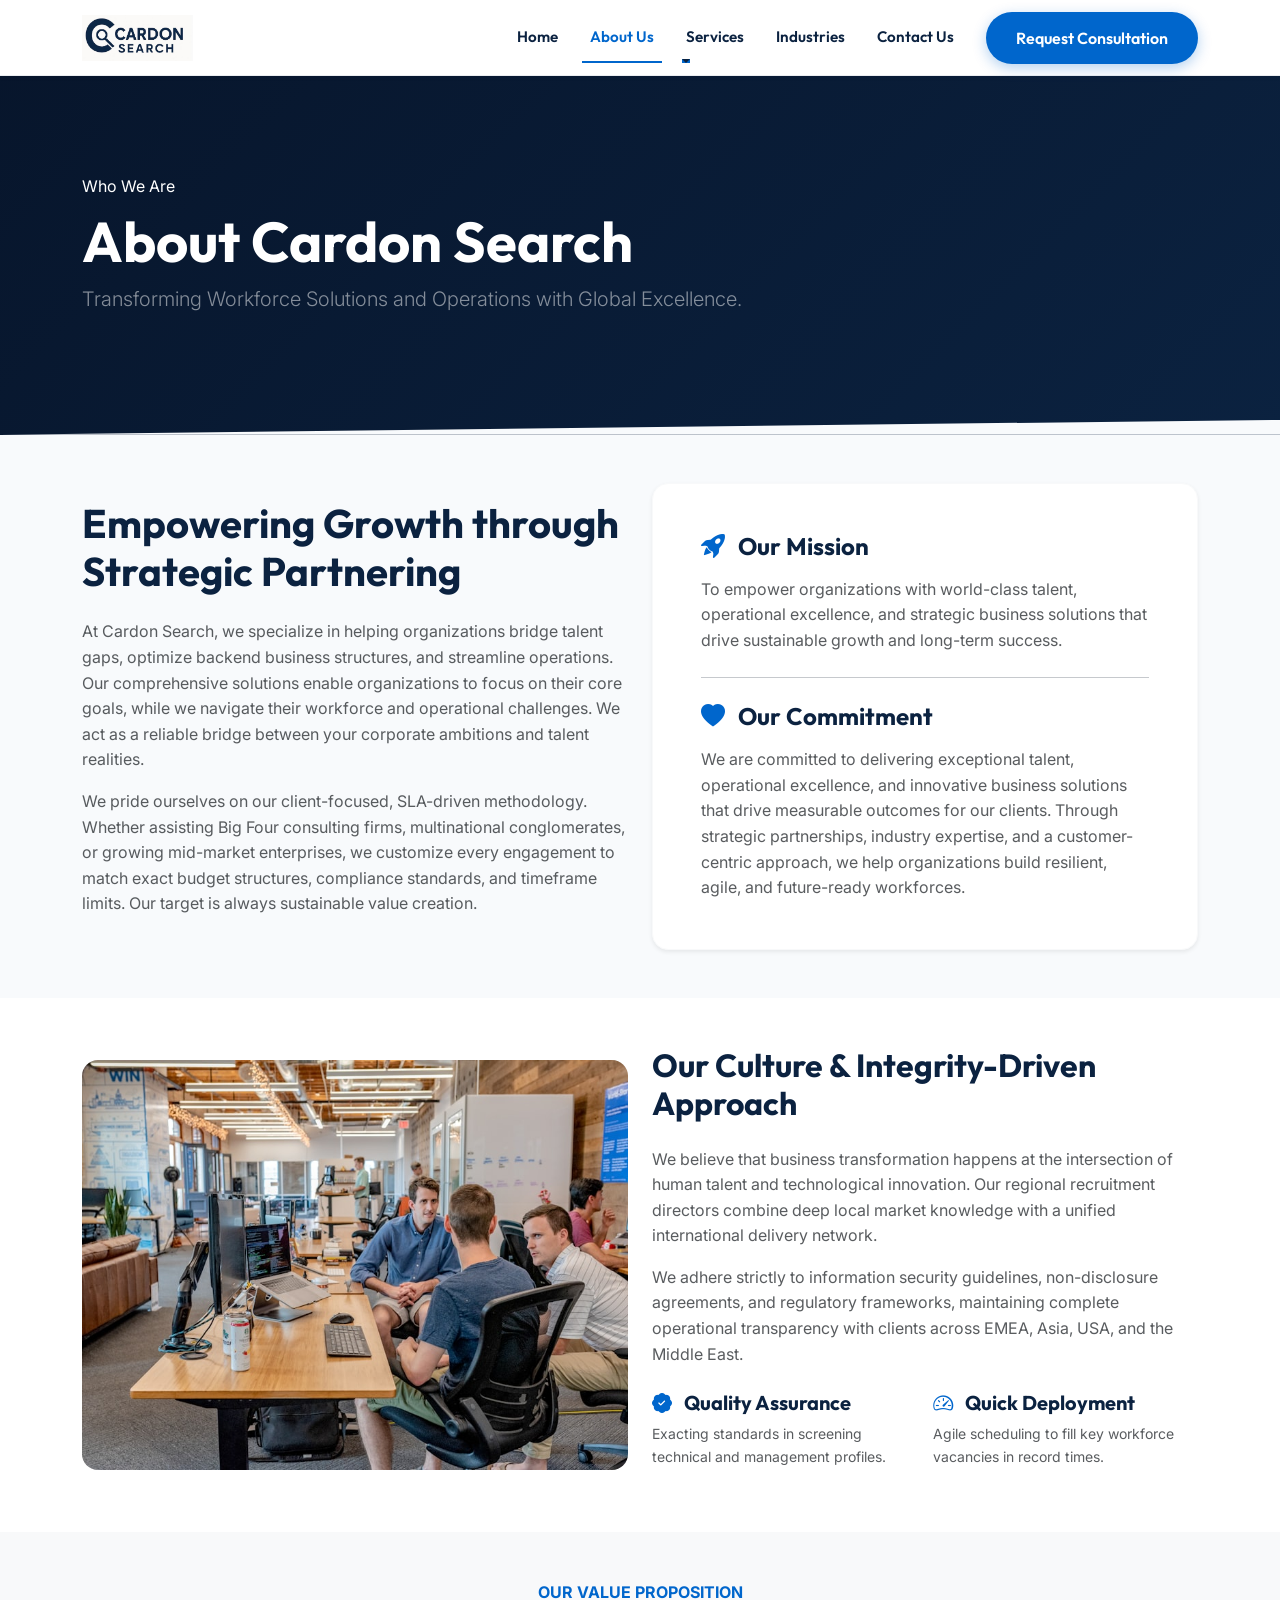
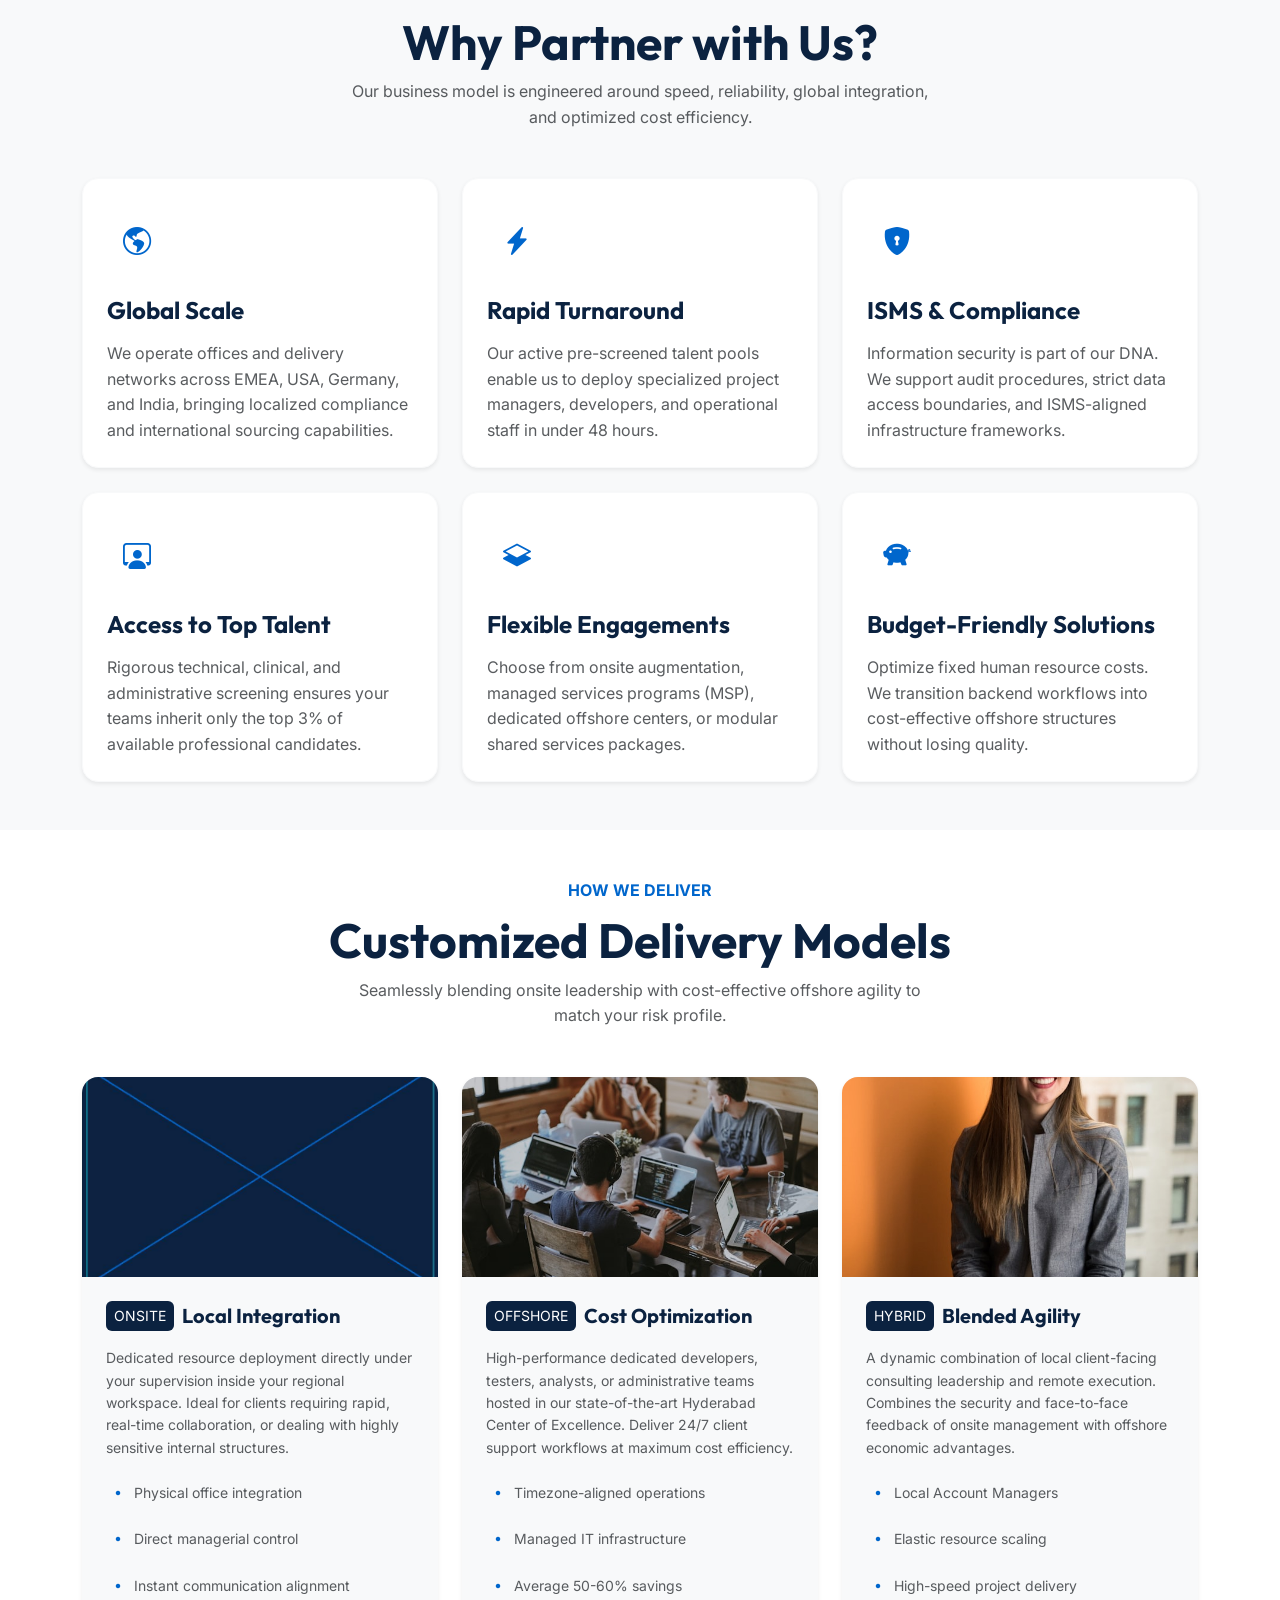
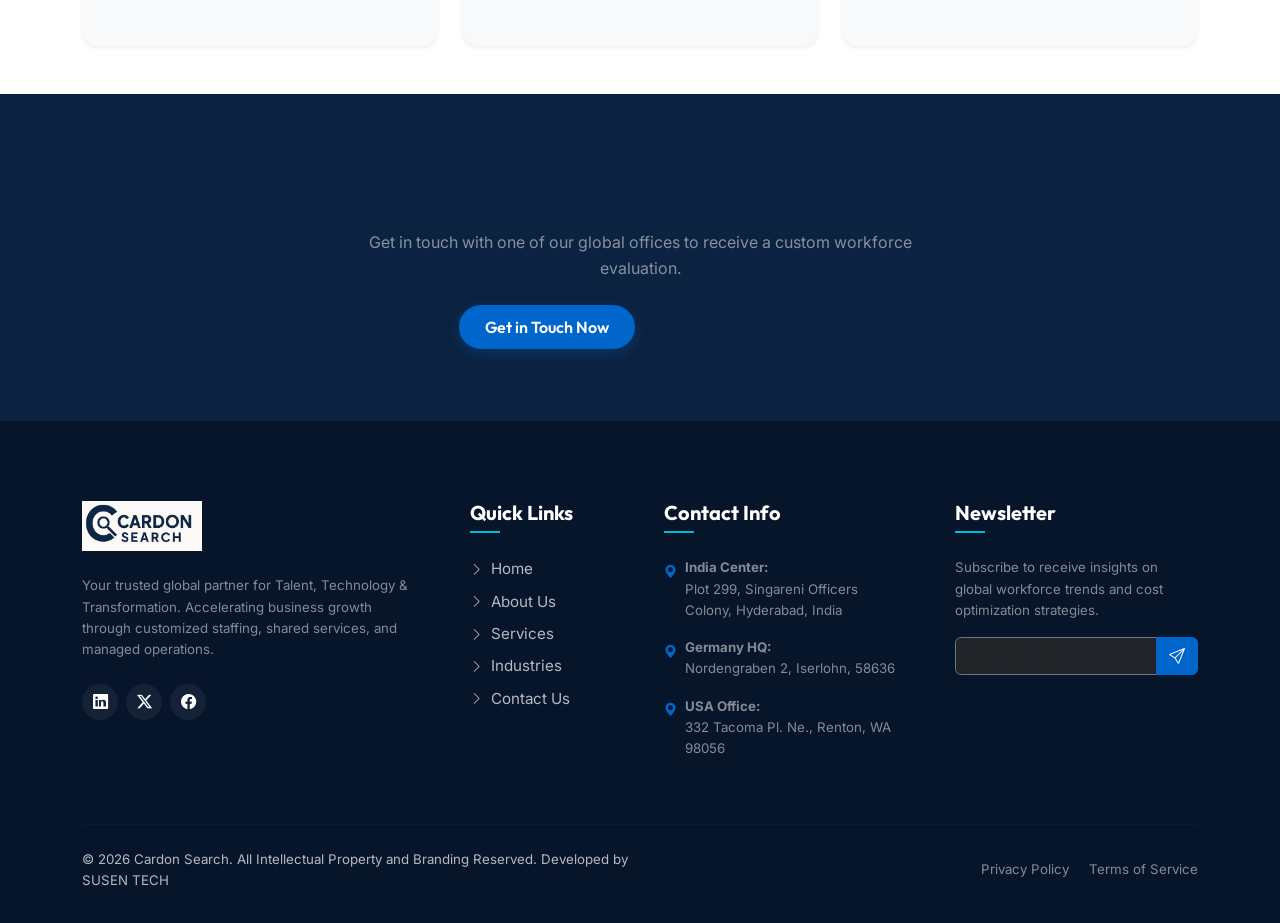
==== cardonsearch/about.html @ 31c61a52 "Add files via upload" ====
<!DOCTYPE html>
<html lang="en">
<head>
    <meta charset="UTF-8">
    <meta name="viewport" content="width=device-width, initial-scale=1.0">
    <title>About Us | Cardon Search</title>
    <meta name="description" content="Learn about Cardon Search's mission, core values, commitment to operational excellence, and our global capabilities across EMEA, USA, India, and Germany.">
    <!-- Bootstrap 5 CSS -->
    <link href="https://cdn.jsdelivr.net/npm/bootstrap@5.3.0/dist/css/bootstrap.min.css" rel="stylesheet">
    <!-- Bootstrap Icons -->
    <link href="https://cdn.jsdelivr.net/npm/bootstrap-icons@1.11.3/font/bootstrap-icons.css" rel="stylesheet">
    <!-- Custom CSS -->
    <link href="assets/css/style.css" rel="stylesheet">
</head>
<body>

    <!-- Header Navigation -->
    <nav class="navbar navbar-expand-lg navbar-dark navbar-custom fixed-top">
        <div class="container">
            <a class="navbar-brand" href="index.html">
                <img src="assets/images/logo.jpg" alt="Cardon Search Logo">
            </a>
            <button class="navbar-toggler navbar-toggler-custom" type="button" data-bs-toggle="collapse" data-bs-target="#navbarContent" aria-controls="navbarContent" aria-expanded="false" aria-label="Toggle navigation">
                <i class="bi bi-list"></i>
            </button>
            <div class="collapse navbar-collapse" id="navbarContent">
                <ul class="navbar-nav ms-auto mb-2 mb-lg-0 align-items-center">
                    <li class="nav-item"><a class="nav-link" href="index.html">Home</a></li>
                    <li class="nav-item"><a class="nav-link active" href="about.html">About Us</a></li>
                    <li class="nav-item dropdown">
                        <a class="nav-link dropdown-toggle" href="#" id="servicesDropdown" role="button" data-bs-toggle="dropdown" aria-expanded="false">
                            Services
                        </a>
                        <ul class="dropdown-menu border-0 shadow-sm" aria-labelledby="servicesDropdown">
                            <li><a class="dropdown-item py-2 px-3 text-navy small fw-semibold" href="services.html">Services Overview</a></li>
                            <li><hr class="dropdown-divider opacity-10"></li>
                            <li><a class="dropdown-item py-2 px-3 text-navy" href="service-staffing.html">IT Staff Augmentation</a></li>
                            <li><a class="dropdown-item py-2 px-3 text-navy" href="service-shared.html">Shared Services Solutions</a></li>
                            <li><a class="dropdown-item py-2 px-3 text-navy" href="service-managed.html">Managed Services</a></li>
                            <li><a class="dropdown-item py-2 px-3 text-navy" href="service-compliance.html">Audit, Compliance & ISMS</a></li>
                        </ul>
                    </li>
                    <li class="nav-item"><a class="nav-link" href="industries.html">Industries</a></li>
                    <li class="nav-item"><a class="nav-link" href="contact.html">Contact Us</a></li>
                    <li class="nav-item ms-lg-3 mt-2 mt-lg-0">
                        <a class="btn btn-primary-custom" href="contact.html">Request Consultation</a>
                    </li>
                </ul>
            </div>
        </div>
    </nav>

    <!-- Page Banner -->
    <section class="page-banner">
        <div class="container text-center text-lg-start py-4">
            <div class="badge-tech mb-2">Who We Are</div>
            <h1 class="display-4 fw-bold text-white">About Cardon Search</h1>
            <p class="lead text-white-50">Transforming Workforce Solutions and Operations with Global Excellence.</p>
        </div>
    </section>

    <!-- Company Overview -->
    <section class="py-5">
        <div class="container">
            <div class="row align-items-center">
                <div class="col-lg-6 scroll-animate">
                    <h2 class="h1 text-navy fw-bold mb-4">Empowering Growth through Strategic Partnering</h2>
                    <p class="text-muted leading-relaxed">
                        At Cardon Search, we specialize in helping organizations bridge talent gaps, optimize backend business structures, and streamline operations. Our comprehensive solutions enable organizations to focus on their core goals, while we navigate their workforce and operational challenges. We act as a reliable bridge between your corporate ambitions and talent realities.
                    </p>
                    <p class="text-muted leading-relaxed">
                        We pride ourselves on our client-focused, SLA-driven methodology. Whether assisting Big Four consulting firms, multinational conglomerates, or growing mid-market enterprises, we customize every engagement to match exact budget structures, compliance standards, and timeframe limits. Our target is always sustainable value creation.
                    </p>
                </div>
                <div class="col-lg-6 mt-4 mt-lg-0 scroll-animate">
                    <div class="p-5 bg-white border border-light rounded-4 shadow-sm">
                        <h4 class="text-navy fw-bold mb-3"><i class="bi bi-rocket-takeoff-fill text-accent me-2"></i> Our Mission</h4>
                        <p class="text-muted">
                            To empower organizations with world-class talent, operational excellence, and strategic business solutions that drive sustainable growth and long-term success.
                        </p>
                        <hr class="my-4">
                        <h4 class="text-navy fw-bold mb-3"><i class="bi bi-heart-fill text-accent me-2"></i> Our Commitment</h4>
                        <p class="text-muted mb-0">
                            We are committed to delivering exceptional talent, operational excellence, and innovative business solutions that drive measurable outcomes for our clients. Through strategic partnerships, industry expertise, and a customer-centric approach, we help organizations build resilient, agile, and future-ready workforces.
                        </p>
                    </div>
                </div>
            </div>
        </div>
    </section>

    <!-- Visual Team integration section -->
    <section class="py-5 bg-white">
        <div class="container">
            <div class="row align-items-center flex-lg-row-reverse">
                <div class="col-lg-6 scroll-animate">
                    <h2 class="h2 text-navy fw-bold mb-4">Our Culture & Integrity-Driven Approach</h2>
                    <p class="text-muted">
                        We believe that business transformation happens at the intersection of human talent and technological innovation. Our regional recruitment directors combine deep local market knowledge with a unified international delivery network.
                    </p>
                    <p class="text-muted mb-4">
                        We adhere strictly to information security guidelines, non-disclosure agreements, and regulatory frameworks, maintaining complete operational transparency with clients across EMEA, Asia, USA, and the Middle East.
                    </p>
                    <div class="row g-3">
                        <div class="col-6">
                            <h5 class="fw-bold text-navy"><i class="bi bi-patch-check-fill text-accent me-2"></i> Quality Assurance</h5>
                            <p class="small text-muted">Exacting standards in screening technical and management profiles.</p>
                        </div>
                        <div class="col-6">
                            <h5 class="fw-bold text-navy"><i class="bi bi-speedometer2 text-accent me-2"></i> Quick Deployment</h5>
                            <p class="small text-muted">Agile scheduling to fill key workforce vacancies in record times.</p>
                        </div>
                    </div>
                </div>
                <div class="col-lg-6 mt-4 mt-lg-0 scroll-animate">
                    <img src="assets/images/team-group.jpg" alt="Cardon Search Corporate Team" class="img-fluid rounded-4 shadow-md">
                </div>
            </div>
        </div>
    </section>

    <!-- Why Choose Us / Pillars -->
    <section class="py-5 bg-light">
        <div class="container">
            <div class="text-center mb-5 scroll-animate">
                <span class="text-accent fw-bold text-uppercase tracking-wider">Our Value Proposition</span>
                <h2 class="display-5 text-navy fw-bold mt-2">Why Partner with Us?</h2>
                <p class="text-muted mx-auto" style="max-width: 600px;">Our business model is engineered around speed, reliability, global integration, and optimized cost efficiency.</p>
            </div>

            <div class="row g-4">
                <!-- Pillar 1 -->
                <div class="col-lg-4 col-md-6 scroll-animate">
                    <div class="p-4 bg-white border border-light rounded-4 h-100 shadow-sm hover-up">
                        <div class="d-inline-flex p-3 bg-accent-light text-accent rounded-3 mb-3">
                            <i class="bi bi-globe-americas fs-3"></i>
                        </div>
                        <h4 class="fw-bold text-navy mb-3">Global Scale</h4>
                        <p class="text-muted mb-0">We operate offices and delivery networks across EMEA, USA, Germany, and India, bringing localized compliance and international sourcing capabilities.</p>
                    </div>
                </div>
                <!-- Pillar 2 -->
                <div class="col-lg-4 col-md-6 scroll-animate">
                    <div class="p-4 bg-white border border-light rounded-4 h-100 shadow-sm hover-up">
                        <div class="d-inline-flex p-3 bg-accent-light text-accent rounded-3 mb-3">
                            <i class="bi bi-lightning-charge-fill fs-3"></i>
                        </div>
                        <h4 class="fw-bold text-navy mb-3">Rapid Turnaround</h4>
                        <p class="text-muted mb-0">Our active pre-screened talent pools enable us to deploy specialized project managers, developers, and operational staff in under 48 hours.</p>
                    </div>
                </div>
                <!-- Pillar 3 -->
                <div class="col-lg-4 col-md-6 scroll-animate">
                    <div class="p-4 bg-white border border-light rounded-4 h-100 shadow-sm hover-up">
                        <div class="d-inline-flex p-3 bg-accent-light text-accent rounded-3 mb-3">
                            <i class="bi bi-shield-lock-fill fs-3"></i>
                        </div>
                        <h4 class="fw-bold text-navy mb-3">ISMS & Compliance</h4>
                        <p class="text-muted mb-0">Information security is part of our DNA. We support audit procedures, strict data access boundaries, and ISMS-aligned infrastructure frameworks.</p>
                    </div>
                </div>
                <!-- Pillar 4 -->
                <div class="col-lg-4 col-md-6 scroll-animate">
                    <div class="p-4 bg-white border border-light rounded-4 h-100 shadow-sm hover-up">
                        <div class="d-inline-flex p-3 bg-accent-light text-accent rounded-3 mb-3">
                            <i class="bi bi-person-workspace fs-3"></i>
                        </div>
                        <h4 class="fw-bold text-navy mb-3">Access to Top Talent</h4>
                        <p class="text-muted mb-0">Rigorous technical, clinical, and administrative screening ensures your teams inherit only the top 3% of available professional candidates.</p>
                    </div>
                </div>
                <!-- Pillar 5 -->
                <div class="col-lg-4 col-md-6 scroll-animate">
                    <div class="p-4 bg-white border border-light rounded-4 h-100 shadow-sm hover-up">
                        <div class="d-inline-flex p-3 bg-accent-light text-accent rounded-3 mb-3">
                            <i class="bi bi-layers-half fs-3"></i>
                        </div>
                        <h4 class="fw-bold text-navy mb-3">Flexible Engagements</h4>
                        <p class="text-muted mb-0">Choose from onsite augmentation, managed services programs (MSP), dedicated offshore centers, or modular shared services packages.</p>
                    </div>
                </div>
                <!-- Pillar 6 -->
                <div class="col-lg-4 col-md-6 scroll-animate">
                    <div class="p-4 bg-white border border-light rounded-4 h-100 shadow-sm hover-up">
                        <div class="d-inline-flex p-3 bg-accent-light text-accent rounded-3 mb-3">
                            <i class="bi bi-piggy-bank-fill fs-3"></i>
                        </div>
                        <h4 class="fw-bold text-navy mb-3">Budget-Friendly Solutions</h4>
                        <p class="text-muted mb-0">Optimize fixed human resource costs. We transition backend workflows into cost-effective offshore structures without losing quality.</p>
                    </div>
                </div>
            </div>
        </div>
    </section>

    <!-- Deep Dive: Delivery Models -->
    <section class="py-5 bg-white">
        <div class="container">
            <div class="text-center mb-5 scroll-animate">
                <span class="text-accent fw-bold text-uppercase tracking-wider">How We Deliver</span>
                <h2 class="display-5 text-navy fw-bold mt-2">Customized Delivery Models</h2>
                <p class="text-muted mx-auto" style="max-width: 600px;">Seamlessly blending onsite leadership with cost-effective offshore agility to match your risk profile.</p>
            </div>

            <div class="row g-4">
                <!-- Model 1: Onsite -->
                <div class="col-lg-4 scroll-animate">
                    <div class="card border-0 shadow-sm rounded-4 overflow-hidden h-100 bg-light">
                        <img src="assets/images/delivery-onsite.jpg" alt="Onsite Teams" class="card-img-top" style="height: 200px; object-fit: cover;">
                        <div class="card-body p-4">
                            <div class="d-flex align-items-center mb-3">
                                <span class="bg-navy text-white px-2 py-1 rounded small me-2">ONSITE</span>
                                <h5 class="fw-bold text-navy mb-0">Local Integration</h5>
                            </div>
                            <p class="text-muted small">
                                Dedicated resource deployment directly under your supervision inside your regional workspace. Ideal for clients requiring rapid, real-time collaboration, or dealing with highly sensitive internal structures.
                            </p>
                            <ul class="list-unstyled text-muted small mt-3">
                                <li class="mb-2"><i class="bi bi-dot text-accent fs-4 align-middle"></i> Physical office integration</li>
                                <li class="mb-2"><i class="bi bi-dot text-accent fs-4 align-middle"></i> Direct managerial control</li>
                                <li class="mb-2"><i class="bi bi-dot text-accent fs-4 align-middle"></i> Instant communication alignment</li>
                            </ul>
                        </div>
                    </div>
                </div>

                <!-- Model 2: Offshore -->
                <div class="col-lg-4 scroll-animate">
                    <div class="card border-0 shadow-sm rounded-4 overflow-hidden h-100 bg-light">
                        <img src="assets/images/delivery-offshore.jpg" alt="Offshore Teams" class="card-img-top" style="height: 200px; object-fit: cover;">
                        <div class="card-body p-4">
                            <div class="d-flex align-items-center mb-3">
                                <span class="bg-navy text-white px-2 py-1 rounded small me-2">OFFSHORE</span>
                                <h5 class="fw-bold text-navy mb-0">Cost Optimization</h5>
                            </div>
                            <p class="text-muted small">
                                High-performance dedicated developers, testers, analysts, or administrative teams hosted in our state-of-the-art Hyderabad Center of Excellence. Deliver 24/7 client support workflows at maximum cost efficiency.
                            </p>
                            <ul class="list-unstyled text-muted small mt-3">
                                <li class="mb-2"><i class="bi bi-dot text-accent fs-4 align-middle"></i> Timezone-aligned operations</li>
                                <li class="mb-2"><i class="bi bi-dot text-accent fs-4 align-middle"></i> Managed IT infrastructure</li>
                                <li class="mb-2"><i class="bi bi-dot text-accent fs-4 align-middle"></i> Average 50-60% savings</li>
                            </ul>
                        </div>
                    </div>
                </div>

                <!-- Model 3: Hybrid -->
                <div class="col-lg-4 scroll-animate">
                    <div class="card border-0 shadow-sm rounded-4 overflow-hidden h-100 bg-light">
                        <img src="assets/images/delivery-hybrid.jpg" alt="Hybrid Teams" class="card-img-top" style="height: 200px; object-fit: cover;">
                        <div class="card-body p-4">
                            <div class="d-flex align-items-center mb-3">
                                <span class="bg-navy text-white px-2 py-1 rounded small me-2">HYBRID</span>
                                <h5 class="fw-bold text-navy mb-0">Blended Agility</h5>
                            </div>
                            <p class="text-muted small">
                                A dynamic combination of local client-facing consulting leadership and remote execution. Combines the security and face-to-face feedback of onsite management with offshore economic advantages.
                            </p>
                            <ul class="list-unstyled text-muted small mt-3">
                                <li class="mb-2"><i class="bi bi-dot text-accent fs-4 align-middle"></i> Local Account Managers</li>
                                <li class="mb-2"><i class="bi bi-dot text-accent fs-4 align-middle"></i> Elastic resource scaling</li>
                                <li class="mb-2"><i class="bi bi-dot text-accent fs-4 align-middle"></i> High-speed project delivery</li>
                            </ul>
                        </div>
                    </div>
                </div>
            </div>
        </div>
    </section>

    <!-- Global CTA Banner -->
    <section class="py-5 bg-navy text-white text-center position-relative overflow-hidden">
        <div class="container py-4 scroll-animate position-relative" style="z-index: 2;">
            <h2 class="display-6 fw-bold mb-3">Ready to Accelerate Growth?</h2>
            <p class="text-white-50 mx-auto mb-4" style="max-width: 600px;">
                Get in touch with one of our global offices to receive a custom workforce evaluation.
            </p>
            <div class="d-flex justify-content-center gap-3">
                <a href="contact.html" class="btn btn-primary-custom px-4 py-2">Get in Touch Now</a>
                <a href="services.html" class="btn btn-outline-custom px-4 py-2">Explore Services</a>
            </div>
        </div>
    </section>

    <!-- Footer -->
    <footer>
        <div class="container">
            <div class="row g-5">
                <div class="col-lg-4 col-md-6">
                    <img src="assets/images/logo.jpg" alt="Cardon Search Logo" class="mb-4" style="max-height: 50px;">
                    <p class="small text-white-50 mb-4">
                        Your trusted global partner for Talent, Technology & Transformation. Accelerating business growth through customized staffing, shared services, and managed operations.
                    </p>
                    <div class="d-flex">
                        <a href="#" class="footer-social-link"><i class="bi bi-linkedin"></i></a>
                        <a href="#" class="footer-social-link"><i class="bi bi-twitter-x"></i></a>
                        <a href="#" class="footer-social-link"><i class="bi bi-facebook"></i></a>
                    </div>
                </div>
                <div class="col-lg-2 col-md-6">
                    <h5 class="text-white fw-bold mb-4">Quick Links</h5>
                    <ul class="list-unstyled">
                        <li class="mb-2"><a href="index.html"><i class="bi bi-chevron-right small me-1"></i> Home</a></li>
                        <li class="mb-2"><a href="about.html"><i class="bi bi-chevron-right small me-1"></i> About Us</a></li>
                        <li class="mb-2"><a href="services.html"><i class="bi bi-chevron-right small me-1"></i> Services</a></li>
                        <li class="mb-2"><a href="industries.html"><i class="bi bi-chevron-right small me-1"></i> Industries</a></li>
                        <li class="mb-2"><a href="contact.html"><i class="bi bi-chevron-right small me-1"></i> Contact Us</a></li>
                    </ul>
                </div>
                <div class="col-lg-3 col-md-6">
                    <h5 class="text-white fw-bold mb-4">Contact Info</h5>
                    <ul class="list-unstyled text-white-50 small">
                        <li class="mb-3 d-flex align-items-start">
                            <i class="bi bi-geo-alt-fill text-accent me-2 mt-1"></i>
                            <span><strong>India Center:</strong><br>Plot 299, Singareni Officers Colony, Hyderabad, India</span>
                        </li>
                        <li class="mb-3 d-flex align-items-start">
                            <i class="bi bi-geo-alt-fill text-accent me-2 mt-1"></i>
                            <span><strong>Germany HQ:</strong><br>Nordengraben 2, Iserlohn, 58636</span>
                        </li>
                        <li class="mb-3 d-flex align-items-start">
                            <i class="bi bi-geo-alt-fill text-accent me-2 mt-1"></i>
                            <span><strong>USA Office:</strong><br>332 Tacoma Pl. Ne., Renton, WA 98056</span>
                        </li>
                    </ul>
                </div>
                <div class="col-lg-3 col-md-6">
                    <h5 class="text-white fw-bold mb-4">Newsletter</h5>
                    <p class="small text-white-50 mb-3">Subscribe to receive insights on global workforce trends and cost optimization strategies.</p>
                    <form class="input-group">
                        <input type="email" class="form-control bg-dark border-secondary text-white small" placeholder="Your Email" required>
                        <button class="btn btn-primary" type="submit" style="background-color: var(--accent-color); border-color: var(--accent-color);"><i class="bi bi-send"></i></button>
                    </form>
                </div>
            </div>
            <hr class="mt-5 mb-4">
            <div class="row align-items-center">
                <div class="col-md-6 text-center text-md-start small">
                    &copy; 2026 Cardon Search. All Intellectual Property and Branding Reserved. Developed by SUSEN TECH
                </div>
                <div class="col-md-6 text-center text-md-end small mt-2 mt-md-0">
                    <a href="#" class="text-white-50 me-3">Privacy Policy</a>
                    <a href="#" class="text-white-50">Terms of Service</a>
                </div>
            </div>
        </div>
    </footer>

    <!-- Bootstrap 5 Bundle with Popper JS -->
    <script src="https://cdn.jsdelivr.net/npm/bootstrap@5.3.0/dist/js/bootstrap.bundle.min.js"></script>
    <!-- Custom JS -->
    <script src="assets/js/main.js"></script>
</body>
</html>
---- cardonsearch/assets/css/style.css ----
@import url('https://fonts.googleapis.com/css2?family=Inter:wght@300;400;500;600;700&family=Outfit:wght@300;400;500;600;700;800&display=swap');

:root {
    --primary-color: #0b2240;       /* Deep Navy Blue from logo */
    --primary-dark: #07152b;        /* Midnight Navy */
    --accent-color: #0066cc;        /* Tech Blue Accent */
    --accent-light: #e6f0ff;       /* Light Blue Tint */
    --accent-cyan: #00bcd4;         /* Cyan Accent for borders/highlights */
    --text-dark: #1e293b;           /* Slate Dark */
    --text-muted: #64748b;          /* Slate Muted */
    --bg-light: #f8fafc;            /* Off-white */
    --bg-white: #ffffff;
    --transition-fast: all 0.2s ease;
    --transition-smooth: all 0.4s cubic-bezier(0.16, 1, 0.3, 1);
    --font-heading: 'Outfit', sans-serif;
    --font-body: 'Inter', sans-serif;
    --shadow-sm: 0 2px 4px rgba(11, 34, 64, 0.05);
    --shadow-md: 0 10px 30px rgba(11, 34, 64, 0.08);
    --shadow-lg: 0 20px 40px rgba(11, 34, 64, 0.12);
}

/* Global Styles */
body {
    font-family: var(--font-body);
    color: var(--text-dark);
    background-color: var(--bg-light);
    overflow-x: hidden;
    line-height: 1.6;
}

h1, h2, h3, h4, h5, h6 {
    font-family: var(--font-heading);
    color: var(--primary-color);
    font-weight: 700;
}

/* Scrollbar Customization */
::-webkit-scrollbar {
    width: 8px;
}
::-webkit-scrollbar-track {
    background: var(--bg-light);
}
::-webkit-scrollbar-thumb {
    background: #cbd5e1;
    border-radius: 4px;
}
::-webkit-scrollbar-thumb:hover {
    background: #94a3b8;
}

/* Utility Classes & General Design */
.bg-navy {
    background-color: var(--primary-color) !important;
}
.bg-navy-dark {
    background-color: var(--primary-dark) !important;
}
.text-accent {
    color: var(--accent-color) !important;
}
.text-cyan {
    color: var(--accent-cyan) !important;
}
.text-navy {
    color: var(--primary-color) !important;
}

.btn-primary-custom {
    background-color: var(--accent-color);
    color: var(--bg-white);
    font-family: var(--font-heading);
    font-weight: 600;
    padding: 0.75rem 1.75rem;
    border-radius: 50px;
    border: 2px solid transparent;
    transition: var(--transition-smooth);
    box-shadow: 0 4px 14px rgba(0, 102, 204, 0.3);
    text-decoration: none;
    display: inline-block;
}
.btn-primary-custom:hover {
    background-color: transparent;
    color: var(--accent-color);
    border-color: var(--accent-color);
    transform: translateY(-2px);
    box-shadow: 0 6px 20px rgba(0, 102, 204, 0.4);
}

.btn-outline-custom {
    background-color: transparent;
    color: var(--primary-color);
    font-family: var(--font-heading);
    font-weight: 600;
    padding: 0.75rem 1.75rem;
    border-radius: 50px;
    border: 2px solid var(--primary-color);
    transition: var(--transition-smooth);
    text-decoration: none;
    display: inline-block;
}
.btn-outline-custom:hover {
    background-color: var(--primary-color);
    color: var(--bg-white);
    transform: translateY(-2px);
}

.btn-outline-white {
    background-color: transparent;
    color: var(--bg-white);
    font-family: var(--font-heading);
    font-weight: 600;
    padding: 0.75rem 1.75rem;
    border-radius: 50px;
    border: 2px solid var(--bg-white);
    transition: var(--transition-smooth);
    text-decoration: none;
    display: inline-block;
}
.btn-outline-white:hover {
    background-color: var(--bg-white);
    color: var(--primary-color);
    transform: translateY(-2px);
}

/* Custom Navigation Bar (White background so white logo blends perfectly) */
.navbar-custom {
    background-color: #ffffff;
    transition: var(--transition-smooth);
    padding: 0.6rem 0;
    border-bottom: 1px solid rgba(11, 34, 64, 0.08);
    box-shadow: var(--shadow-sm);
}
.navbar-custom .navbar-brand img {
    height: 46px;
    transition: var(--transition-smooth);
}
.navbar-custom .nav-link {
    color: var(--primary-color) !important;
    font-family: var(--font-heading);
    font-weight: 600;
    font-size: 0.95rem;
    margin: 0 0.5rem;
    position: relative;
    transition: var(--transition-fast);
}
.navbar-custom .nav-link:hover,
.navbar-custom .nav-link.active {
    color: var(--accent-color) !important;
}
.navbar-custom .nav-link::after {
    content: '';
    position: absolute;
    bottom: -5px;
    left: 0;
    width: 0;
    height: 2px;
    background-color: var(--accent-color);
    transition: var(--transition-smooth);
}
.navbar-custom .nav-link:hover::after,
.navbar-custom .nav-link.active::after {
    width: 100%;
}
.navbar-toggler-custom {
    border: 1px solid rgba(11, 34, 64, 0.15);
    color: var(--primary-color);
    font-size: 1.5rem;
}
.navbar-toggler-custom:focus {
    box-shadow: none;
}

/* Hero Section Split Layout (Mockup style) */
.hero-split {
    display: flex;
    flex-wrap: wrap;
    background-color: #ffffff;
    padding-top: 75px; /* Navbar buffer */
    overflow: hidden;
}
.hero-left {
    flex: 1 1 50%;
    padding: 5rem 4rem 5rem 6rem;
    display: flex;
    flex-direction: column;
    justify-content: center;
    background-color: #ffffff;
}
.hero-right {
    flex: 1 1 50%;
    background: linear-gradient(135deg, var(--primary-dark) 0%, var(--primary-color) 100%);
    border-bottom-left-radius: 260px;
    position: relative;
    overflow: hidden;
    padding: 6rem 4rem;
    display: flex;
    flex-direction: column;
    justify-content: center;
    align-items: center;
    min-height: 580px;
}
.hero-map-svg {
    position: absolute;
    width: 110%;
    height: 110%;
    top: -5%;
    left: -5%;
    opacity: 0.18;
    pointer-events: none;
}
@media (max-width: 1200px) {
    .hero-left {
        padding: 4rem 2rem 4rem 4rem;
    }
}
@media (max-width: 991px) {
    .hero-split {
        flex-direction: column;
    }
    .hero-left {
        flex: 1 1 auto;
        padding: 4rem 2rem;
        text-align: center;
    }
    .hero-right {
        flex: 1 1 auto;
        border-bottom-left-radius: 0;
        border-top-right-radius: 120px;
        min-height: 450px;
        padding: 4rem 2rem;
    }
}

/* Hero Inline Metrics Cards */
.hero-metrics-grid {
    display: grid;
    grid-template-columns: repeat(4, 1fr);
    gap: 1rem;
    margin-top: 2.5rem;
    width: 100%;
}
.hero-metric-card {
    text-align: center;
    padding: 1rem 0.5rem;
    background: var(--bg-light);
    border-radius: 15px;
    border: 1px solid rgba(11, 34, 64, 0.05);
    transition: var(--transition-smooth);
}
.hero-metric-card:hover {
    transform: translateY(-3px);
    background: var(--bg-white);
    box-shadow: var(--shadow-sm);
}
.hero-metric-card i {
    font-size: 1.5rem;
    color: var(--accent-color);
    margin-bottom: 0.5rem;
    display: inline-block;
}
.hero-metric-card h6 {
    font-weight: 700;
    color: var(--primary-color);
    margin-bottom: 0.2rem;
    font-size: 1.1rem;
}
.hero-metric-card p {
    font-size: 0.75rem;
    color: var(--text-muted);
    margin-bottom: 0;
    font-weight: 500;
}
@media (max-width: 576px) {
    .hero-metrics-grid {
        grid-template-columns: repeat(2, 1fr);
        gap: 0.75rem;
    }
}

/* Card Designs (Premium Glassmorphism & Modern styling) */
.card-premium {
    background: var(--bg-white);
    border: 1px solid rgba(226, 232, 240, 0.8);
    border-radius: 20px;
    padding: 2.2rem 2rem;
    box-shadow: var(--shadow-sm);
    transition: var(--transition-smooth);
    position: relative;
    overflow: hidden;
    height: 100%;
}
.card-premium::before {
    content: '';
    position: absolute;
    top: 0;
    left: 0;
    width: 4px;
    height: 100%;
    background-color: var(--accent-color);
    transform: scaleY(0);
    transform-origin: bottom;
    transition: var(--transition-smooth);
}
.card-premium:hover {
    transform: translateY(-8px);
    box-shadow: var(--shadow-lg);
    border-color: rgba(0, 102, 204, 0.2);
}
.card-premium:hover::before {
    transform: scaleY(1);
}
.card-premium .card-icon {
    width: 60px;
    height: 60px;
    background-color: var(--accent-light);
    color: var(--accent-color);
    border-radius: 16px;
    display: flex;
    align-items: center;
    justify-content: center;
    font-size: 1.6rem;
    margin-bottom: 1.5rem;
    transition: var(--transition-smooth);
}
.card-premium:hover .card-icon {
    background-color: var(--accent-color);
    color: var(--bg-white);
    transform: rotateY(180deg);
}

/* 12 Services Card layout (Mockup design style) */
.service-mockup-card {
    background: var(--bg-white);
    border: 1px solid rgba(11, 34, 64, 0.08);
    border-radius: 16px;
    overflow: hidden;
    height: 100%;
    box-shadow: var(--shadow-sm);
    transition: var(--transition-smooth);
}
.service-mockup-card:hover {
    transform: translateY(-6px);
    box-shadow: var(--shadow-lg);
    border-color: rgba(0, 102, 204, 0.2);
}
.service-mockup-header {
    display: flex;
    align-items: center;
    padding: 1.5rem;
    border-bottom: 1px solid rgba(11, 34, 64, 0.05);
}
.service-mockup-icon {
    width: 48px;
    height: 48px;
    border-radius: 12px;
    background-color: var(--accent-light);
    color: var(--accent-color);
    display: flex;
    align-items: center;
    justify-content: center;
    font-size: 1.25rem;
    margin-right: 1rem;
    flex-shrink: 0;
}
.service-mockup-card:hover .service-mockup-icon {
    background-color: var(--accent-color);
    color: var(--bg-white);
}
.service-mockup-title {
    font-size: 0.95rem;
    font-weight: 700;
    color: var(--primary-color);
    margin-bottom: 0;
    line-height: 1.3;
}
.service-mockup-img-container {
    height: 140px;
    overflow: hidden;
    position: relative;
}
.service-mockup-img {
    width: 100%;
    height: 100%;
    object-fit: cover;
    transition: var(--transition-smooth);
}
.service-mockup-card:hover .service-mockup-img {
    transform: scale(1.06);
}

/* Stats Counter Section */
.stat-item {
    text-align: center;
    padding: 1.5rem;
}
.stat-number {
    font-family: var(--font-heading);
    font-weight: 800;
    font-size: 3rem;
    color: var(--bg-white);
    line-height: 1;
    margin-bottom: 0.5rem;
    background: linear-gradient(to right, #ffffff, #88b3f7);
    -webkit-background-clip: text;
    -webkit-text-fill-color: transparent;
}
.stat-label {
    color: rgba(255, 255, 255, 0.7);
    font-size: 0.95rem;
    font-weight: 500;
    text-transform: uppercase;
    letter-spacing: 1px;
}

/* Sub-page Banner */
.page-banner {
    background: linear-gradient(135deg, var(--primary-dark) 0%, var(--primary-color) 100%);
    padding: 150px 0 80px 0;
    color: var(--bg-white);
    position: relative;
}
.page-banner::after {
    content: '';
    position: absolute;
    bottom: 0;
    left: 0;
    width: 100%;
    height: 15px;
    background-color: var(--bg-light);
    clip-path: polygon(0 100%, 100% 0, 100% 100%);
}

/* Horizontal Delivery Cards Layout */
.delivery-horiz-card {
    background-color: var(--bg-white);
    border: 1px solid rgba(11, 34, 64, 0.08);
    border-radius: 18px;
    overflow: hidden;
    box-shadow: var(--shadow-sm);
    transition: var(--transition-smooth);
    margin-bottom: 1.5rem;
}
.delivery-horiz-card:hover {
    transform: translateY(-4px);
    box-shadow: var(--shadow-md);
    border-color: rgba(0, 102, 204, 0.15);
}
.delivery-horiz-img {
    height: 100%;
    min-height: 220px;
    object-fit: cover;
    width: 100%;
}
.delivery-badge {
    background-color: var(--primary-color);
    color: var(--bg-white);
    padding: 0.4rem 1rem;
    border-radius: 50px;
    font-size: 0.8rem;
    font-weight: 600;
    letter-spacing: 0.5px;
    display: inline-block;
    margin-bottom: 1rem;
    text-transform: uppercase;
}

/* Industry Showcase styles */
.industry-card {
    background-size: cover;
    background-position: center;
    border-radius: 20px;
    height: 280px;
    position: relative;
    overflow: hidden;
    box-shadow: var(--shadow-sm);
    transition: var(--transition-smooth);
    border: 1px solid rgba(255, 255, 255, 0.1);
    display: flex;
    align-items: flex-end;
}
.industry-card-overlay {
    position: absolute;
    top: 0;
    left: 0;
    width: 100%;
    height: 100%;
    background: linear-gradient(to top, rgba(11, 34, 64, 0.95) 0%, rgba(11, 34, 64, 0.6) 50%, rgba(11, 34, 64, 0.2) 100%);
    transition: var(--transition-smooth);
}
.industry-card-content {
    position: relative;
    z-index: 2;
    padding: 2rem;
    width: 100%;
    color: var(--bg-white);
}
.industry-card-content .ind-icon {
    font-size: 2rem;
    color: var(--accent-cyan);
    margin-bottom: 1rem;
    display: inline-block;
    transition: var(--transition-smooth);
}
.industry-card:hover {
    transform: translateY(-8px);
    box-shadow: var(--shadow-lg);
}
.industry-card:hover .industry-card-overlay {
    background: linear-gradient(to top, rgba(0, 102, 204, 0.95) 0%, rgba(11, 34, 64, 0.75) 60%, rgba(11, 34, 64, 0.3) 100%);
}
.industry-card:hover .ind-icon {
    transform: scale(1.1) translateY(-5px);
}
.industry-details-list {
    max-height: 0;
    overflow: hidden;
    transition: max-height 0.4s ease-out;
    font-size: 0.85rem;
    color: rgba(255, 255, 255, 0.8);
    list-style-type: none;
    padding-left: 0;
    margin-bottom: 0;
}
.industry-card:hover .industry-details-list {
    max-height: 120px;
    margin-top: 0.8rem;
}

/* Location Card Styles */
.location-card {
    background: var(--bg-white);
    border: 1px solid rgba(226, 232, 240, 0.8);
    border-radius: 20px;
    padding: 2.5rem;
    height: 100%;
    box-shadow: var(--shadow-sm);
    transition: var(--transition-smooth);
    position: relative;
}
.location-card:hover {
    transform: translateY(-5px);
    box-shadow: var(--shadow-lg);
    border-color: rgba(0, 102, 204, 0.2);
}
.location-badge {
    background-color: var(--primary-color);
    color: var(--bg-white);
    padding: 0.4rem 1rem;
    border-radius: 50px;
    font-size: 0.85rem;
    font-weight: 600;
    display: inline-block;
    margin-bottom: 1.2rem;
}
.location-card address {
    font-style: normal;
    color: var(--text-muted);
}

/* Cost Optimization Callout */
.cost-optimization-banner {
    background: linear-gradient(135deg, var(--primary-dark) 0%, #0d386d 100%);
    border-radius: 30px;
    padding: 4rem;
    color: var(--bg-white);
    box-shadow: var(--shadow-lg);
    position: relative;
    overflow: hidden;
}
.cost-optimization-banner::after {
    content: '';
    position: absolute;
    right: -10%;
    bottom: -20%;
    width: 300px;
    height: 300px;
    background: rgba(0, 188, 212, 0.05);
    border-radius: 50%;
    pointer-events: none;
}

/* Global Map Showcase */
.map-container {
    position: relative;
    background-color: #040d1a;
    border-radius: 30px;
    padding: 4rem 2rem;
    overflow: hidden;
    border: 1px solid rgba(255, 255, 255, 0.08);
}
.map-bg {
    width: 100%;
    opacity: 0.2;
    filter: invert(1);
}
.map-pin {
    position: absolute;
    width: 12px;
    height: 12px;
    background-color: var(--accent-cyan);
    border-radius: 50%;
    cursor: pointer;
    box-shadow: 0 0 0 4px rgba(0, 188, 212, 0.3), 0 0 0 10px rgba(0, 188, 212, 0.1);
    animation: pulsePin 2s infinite;
}
.map-pin::after {
    content: attr(data-label);
    position: absolute;
    bottom: 20px;
    left: 50%;
    transform: translateX(-50%);
    background-color: rgba(11, 34, 64, 0.95);
    color: var(--bg-white);
    padding: 0.4rem 1rem;
    border-radius: 6px;
    font-size: 0.75rem;
    font-weight: 600;
    white-space: nowrap;
    opacity: 0;
    transition: var(--transition-fast);
    pointer-events: none;
    border: 1px solid rgba(255, 255, 255, 0.1);
    box-shadow: var(--shadow-md);
}
.map-pin:hover::after {
    opacity: 1;
    bottom: 24px;
}
@keyframes pulsePin {
    0% {
        box-shadow: 0 0 0 0 rgba(0, 188, 212, 0.7), 0 0 0 4px rgba(0, 188, 212, 0.4);
    }
    70% {
        box-shadow: 0 0 0 10px rgba(0, 188, 212, 0), 0 0 0 15px rgba(0, 188, 212, 0);
    }
    100% {
        box-shadow: 0 0 0 0 rgba(0, 188, 212, 0), 0 0 0 0 rgba(0, 188, 212, 0);
    }
}

/* Coordinates for Pins on Map representation */
.pin-usa { top: 38%; left: 22%; }
.pin-emea { top: 32%; left: 51%; }
.pin-india { top: 52%; left: 70%; }
.pin-apac { top: 62%; left: 85%; }
.pin-mideast { top: 44%; left: 60%; }

/* Features Navy Banner (Mockup style) */
.features-navy-banner {
    background-color: var(--primary-dark);
    color: var(--bg-white);
    border-top: 1px solid rgba(255, 255, 255, 0.08);
    border-bottom: 1px solid rgba(255, 255, 255, 0.08);
}
.feature-banner-item {
    text-align: center;
    padding: 2.5rem 1.5rem;
}
.feature-banner-item i {
    font-size: 2.2rem;
    color: var(--bg-white);
    margin-bottom: 1.2rem;
    display: inline-block;
}
.feature-banner-item h5 {
    font-weight: 700;
    color: #ffffff;
    margin-bottom: 0.6rem;
    font-size: 1.15rem;
}
.feature-banner-item p {
    font-size: 0.85rem;
    color: rgba(255, 255, 255, 0.65);
    margin-bottom: 0;
    line-height: 1.5;
}

/* Regions Landmark Ribbon (Mockup style) */
.regions-ribbon {
    background-color: #ffffff;
    border-bottom: 1px solid rgba(11, 34, 64, 0.08);
}
.region-ribbon-item {
    display: flex;
    align-items: center;
    justify-content: center;
    padding: 1.5rem;
    color: var(--primary-color);
    font-weight: 700;
    font-size: 1.1rem;
    font-family: var(--font-heading);
}
.region-ribbon-item i {
    font-size: 1.4rem;
    margin-right: 0.75rem;
    color: var(--accent-color);
}

/* Footer Styles */
footer {
    background-color: var(--primary-dark);
    color: rgba(255, 255, 255, 0.7);
    padding: 5rem 0 2rem 0;
    font-size: 0.95rem;
}
footer h5 {
    color: var(--bg-white);
    font-family: var(--font-heading);
    font-weight: 600;
    margin-bottom: 1.5rem;
    position: relative;
    padding-bottom: 0.5rem;
}
footer h5::after {
    content: '';
    position: absolute;
    bottom: 0;
    left: 0;
    width: 30px;
    height: 2px;
    background-color: var(--accent-cyan);
}
footer a {
    color: rgba(255, 255, 255, 0.7);
    text-decoration: none;
    transition: var(--transition-fast);
}
footer a:hover {
    color: var(--bg-white) !important;
    padding-left: 5px;
}
footer .footer-social-link {
    width: 36px;
    height: 36px;
    background-color: rgba(255, 255, 255, 0.05);
    color: var(--bg-white);
    border-radius: 50%;
    display: inline-flex;
    align-items: center;
    justify-content: center;
    margin-right: 0.5rem;
    transition: var(--transition-smooth);
}
footer .footer-social-link:hover {
    background-color: var(--accent-color);
    transform: translateY(-3px);
}
footer hr {
    border-top: 1px solid rgba(255, 255, 255, 0.1);
}

.navbar-custom .dropdown-menu {
    border: 1px solid rgba(11, 34, 64, 0.08) !important;
}
.navbar-custom .dropdown-item {
    font-family: var(--font-heading);
    font-weight: 500;
    color: var(--primary-color);
    transition: var(--transition-fast);
}
.navbar-custom .dropdown-item:hover {
    background-color: var(--accent-light);
    color: var(--accent-color);
}

/* Animations */
@keyframes fadeInUp {
    from {
        opacity: 0;
        transform: translateY(30px);
    }
    to {
        opacity: 1;
        transform: translateY(0);
    }
}
.animate-fade-in-up {
    animation: fadeInUp 0.8s cubic-bezier(0.16, 1, 0.3, 1) forwards;
}
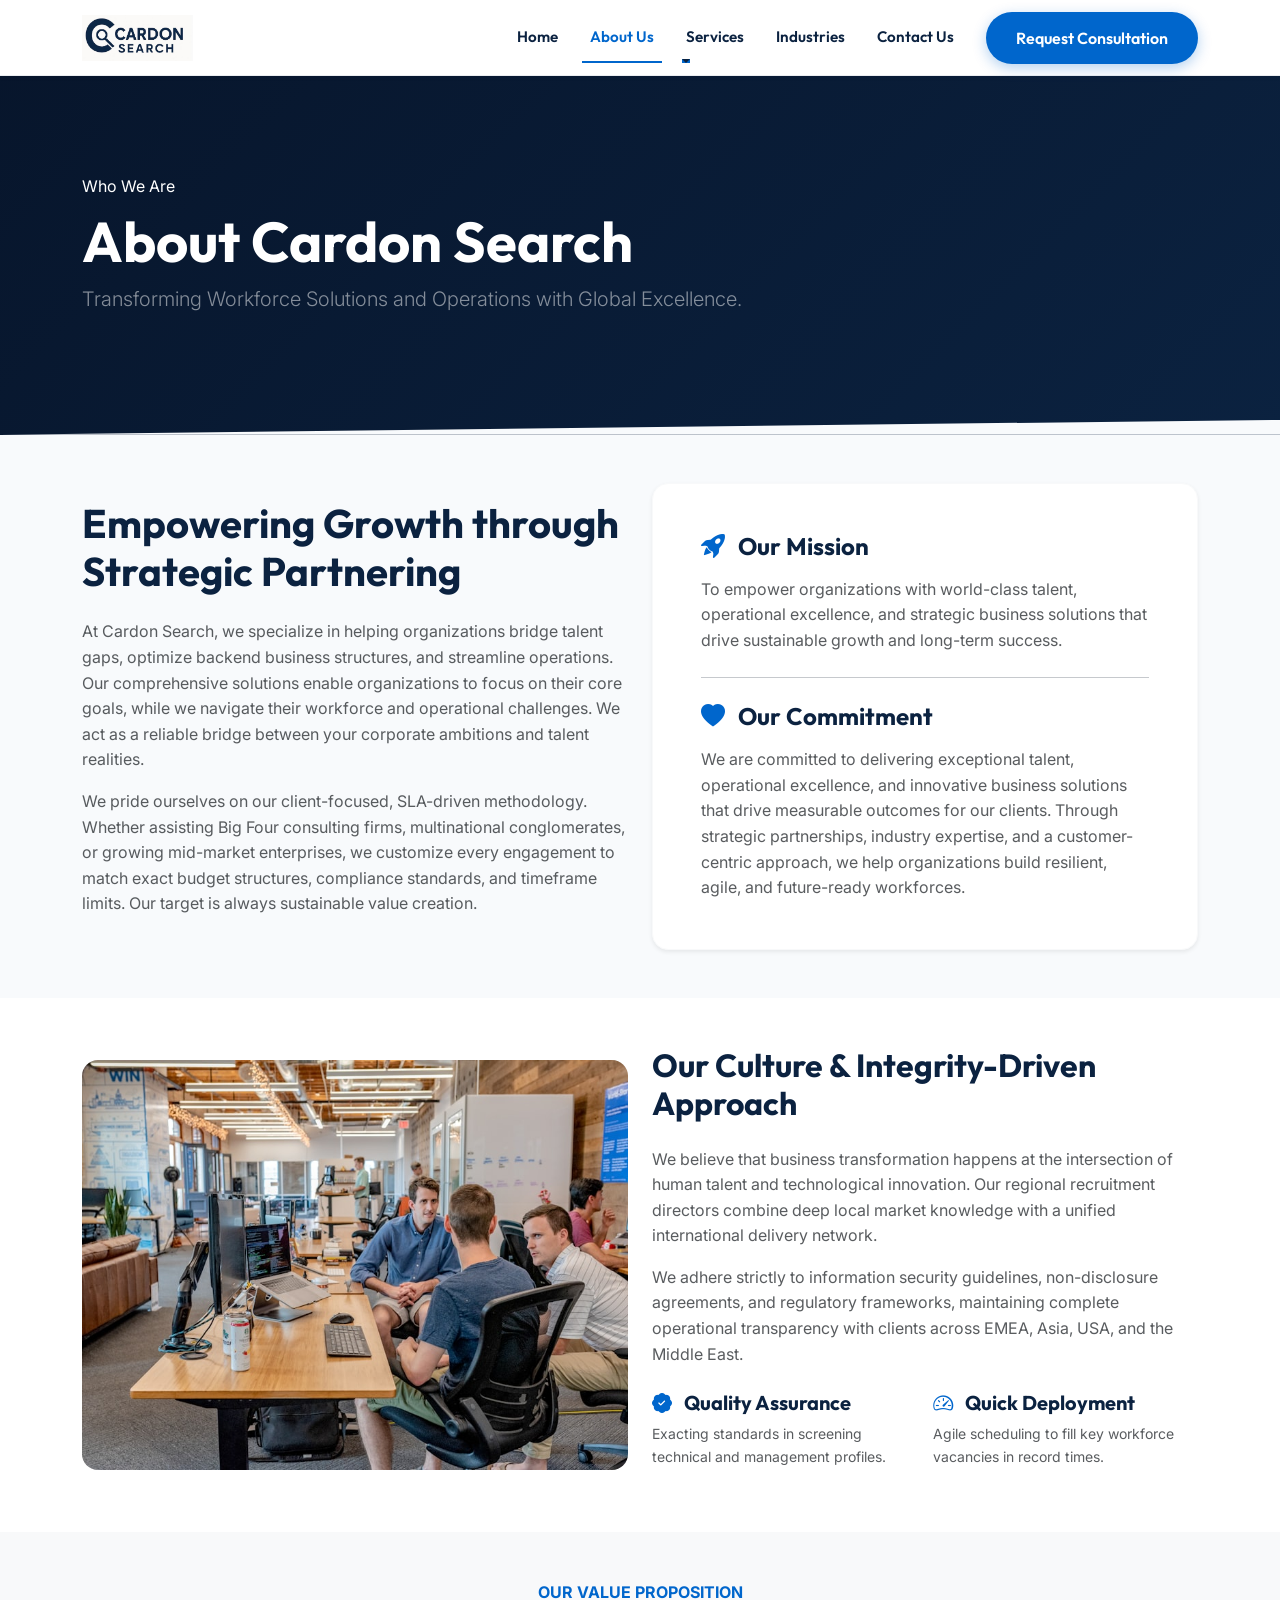
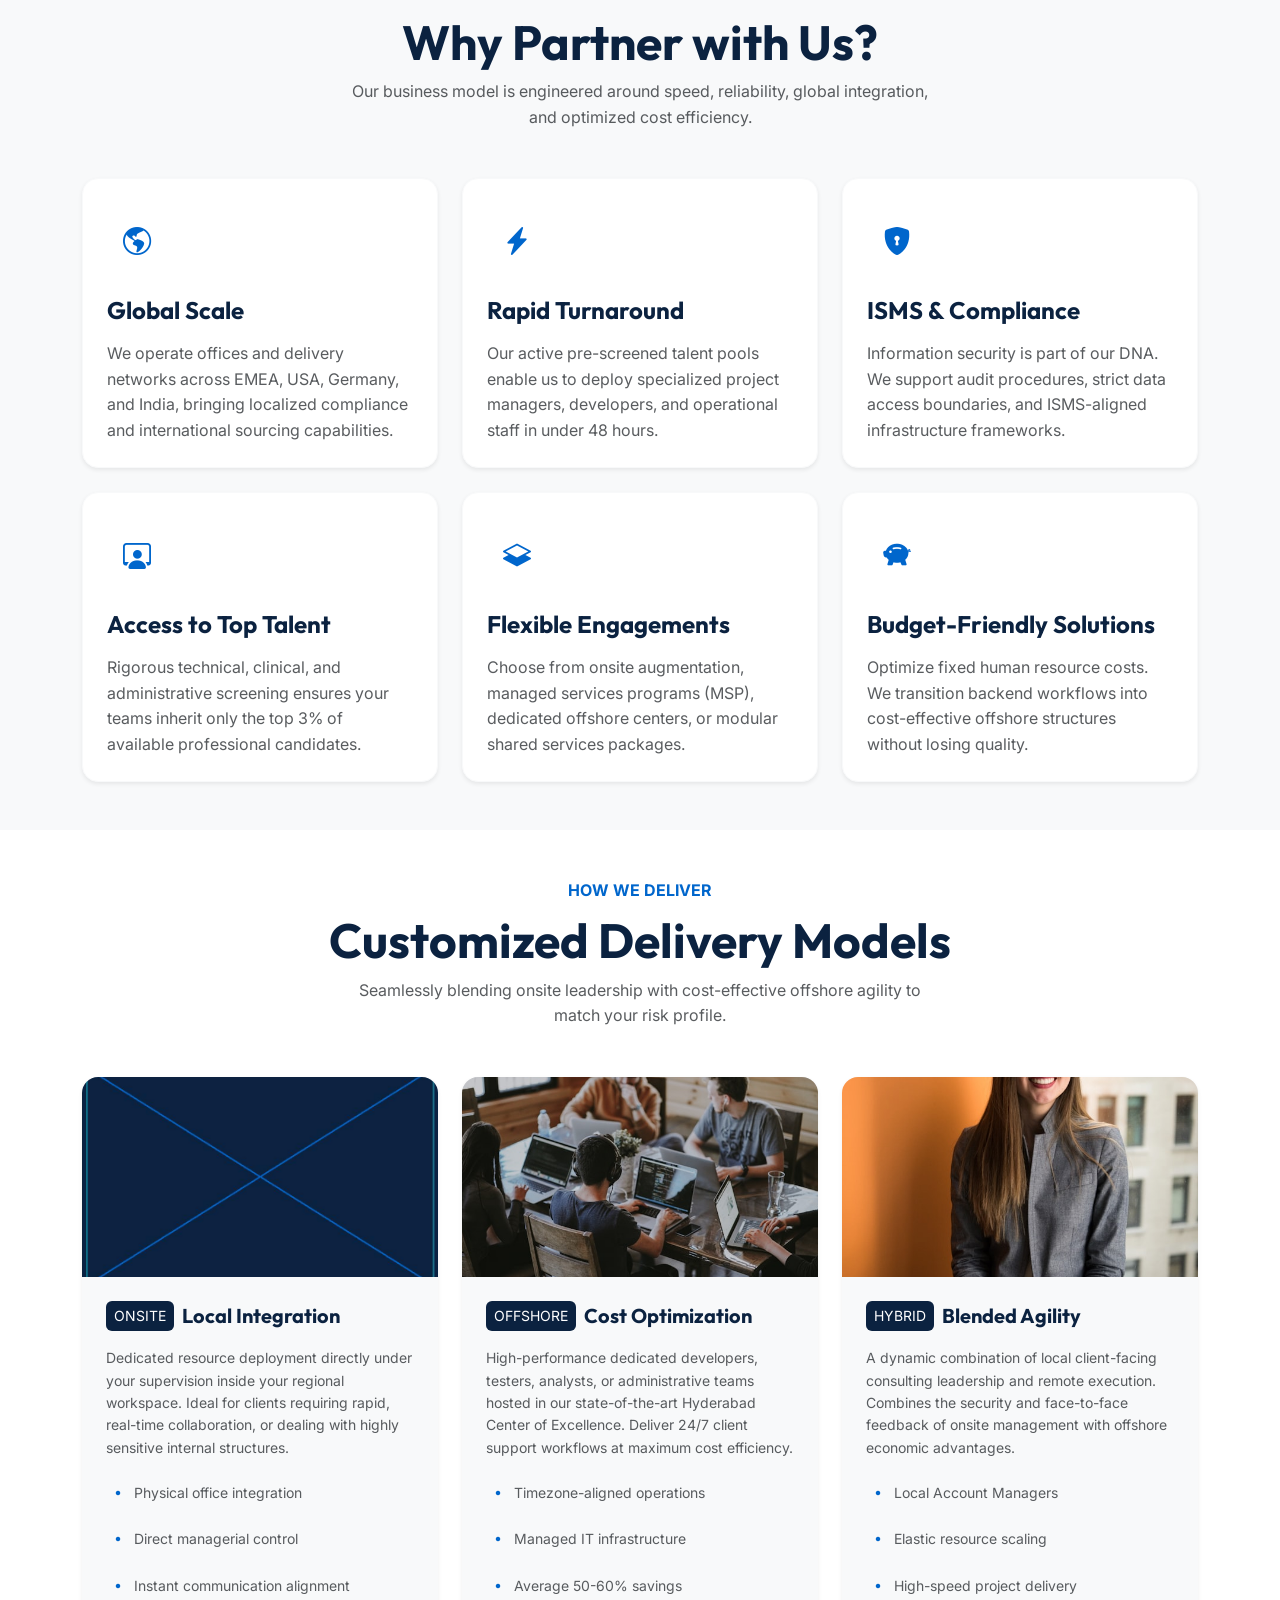
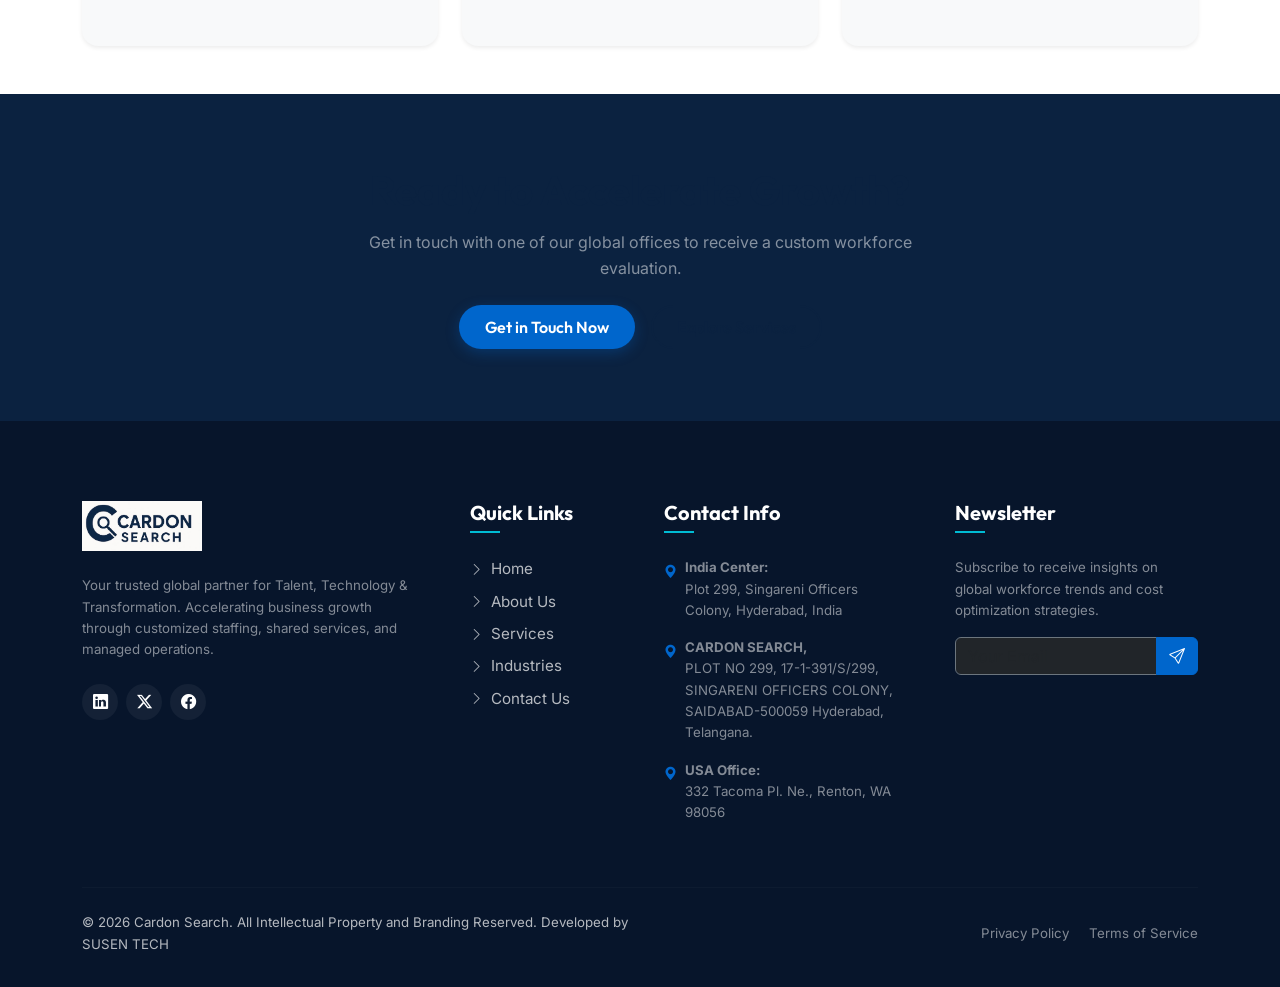
==== commit 8dc8d8b4: "Update print statement from 'Hello' to 'Goodbye'" ====
--- a/cardonsearch/about.html
+++ b/cardonsearch/about.html
@@ -317,8 +317,12 @@
                         </li>
                         <li class="mb-3 d-flex align-items-start">
                             <i class="bi bi-geo-alt-fill text-accent me-2 mt-1"></i>
-                            <span><strong>Germany HQ:</strong><br>Nordengraben 2, Iserlohn, 58636</span>
-                        </li>
+                            <span
+                              ><strong>CARDON SEARCH,</strong><br />PLOT NO 299,
+                              17-1-391/S/299, SINGARENI OFFICERS COLONY, SAIDABAD-500059
+                              Hyderabad, Telangana.</span
+                            >
+                          </li>
                         <li class="mb-3 d-flex align-items-start">
                             <i class="bi bi-geo-alt-fill text-accent me-2 mt-1"></i>
                             <span><strong>USA Office:</strong><br>332 Tacoma Pl. Ne., Renton, WA 98056</span>
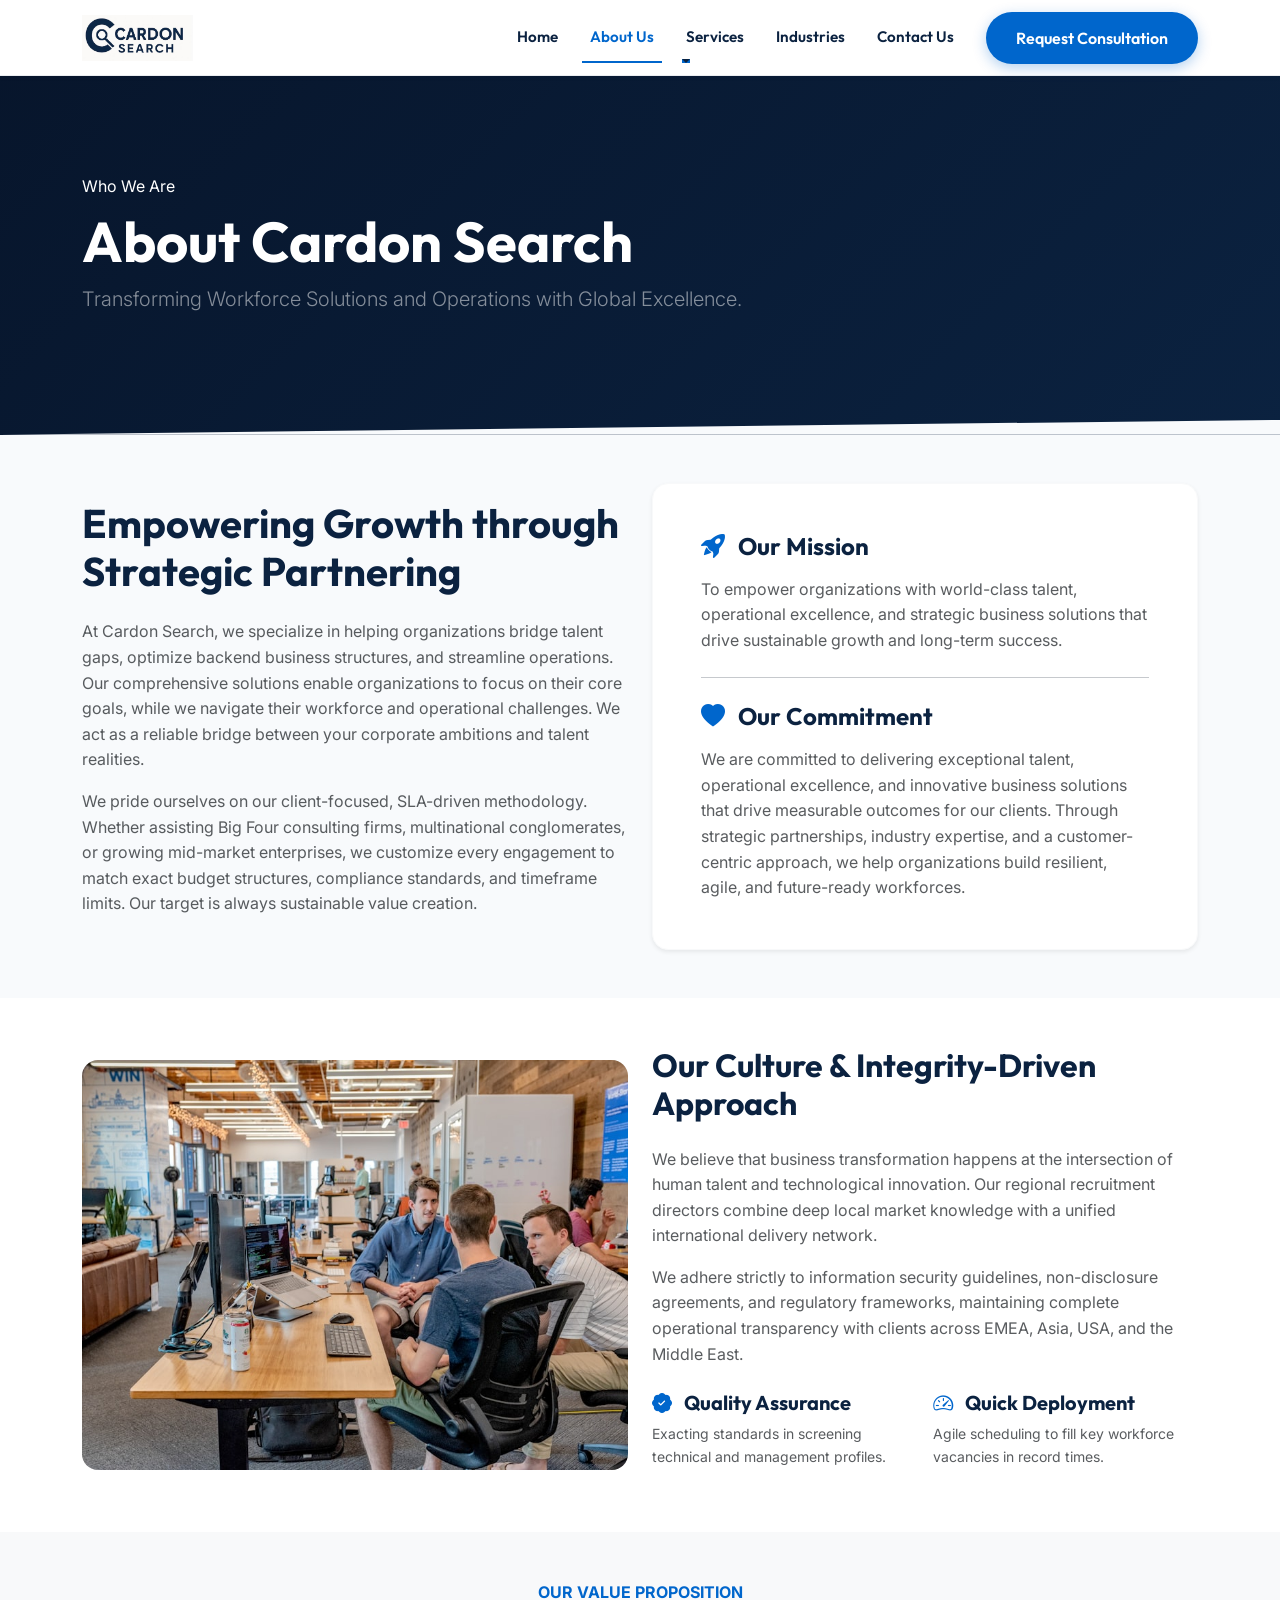
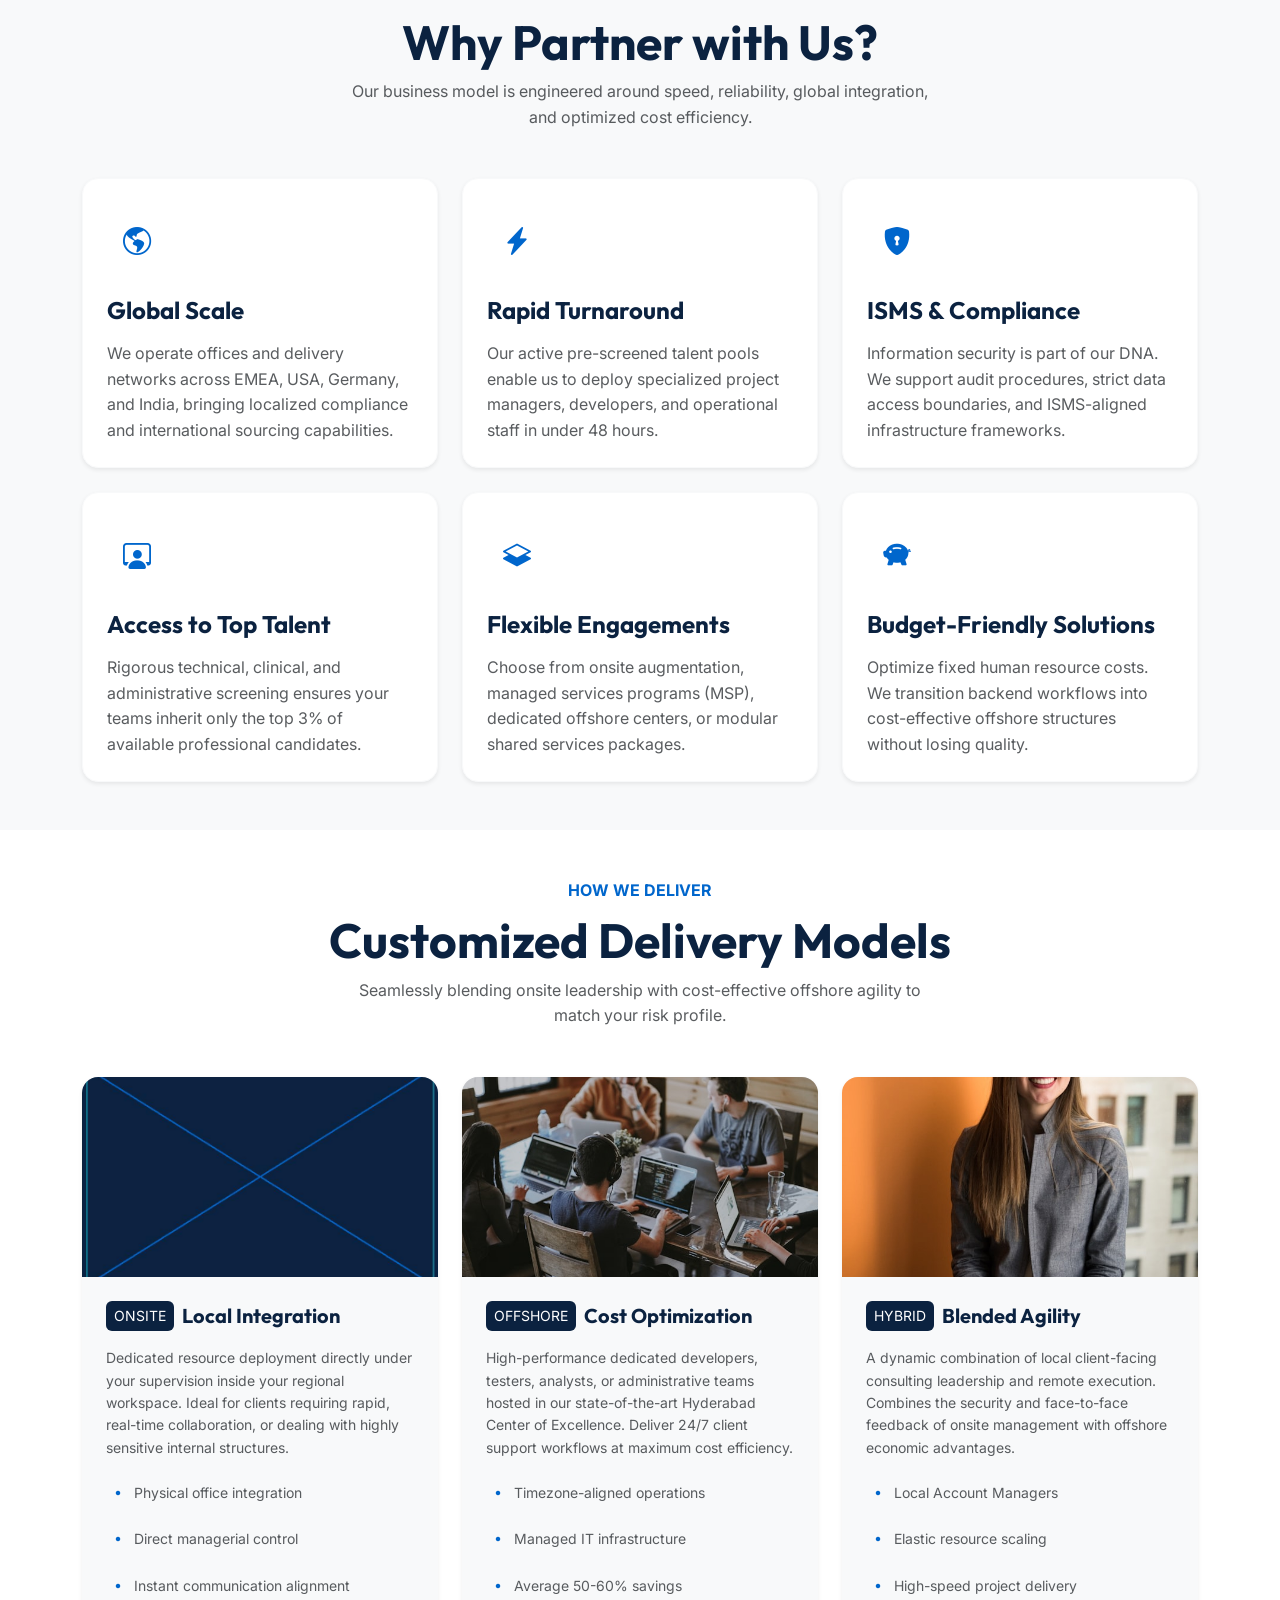
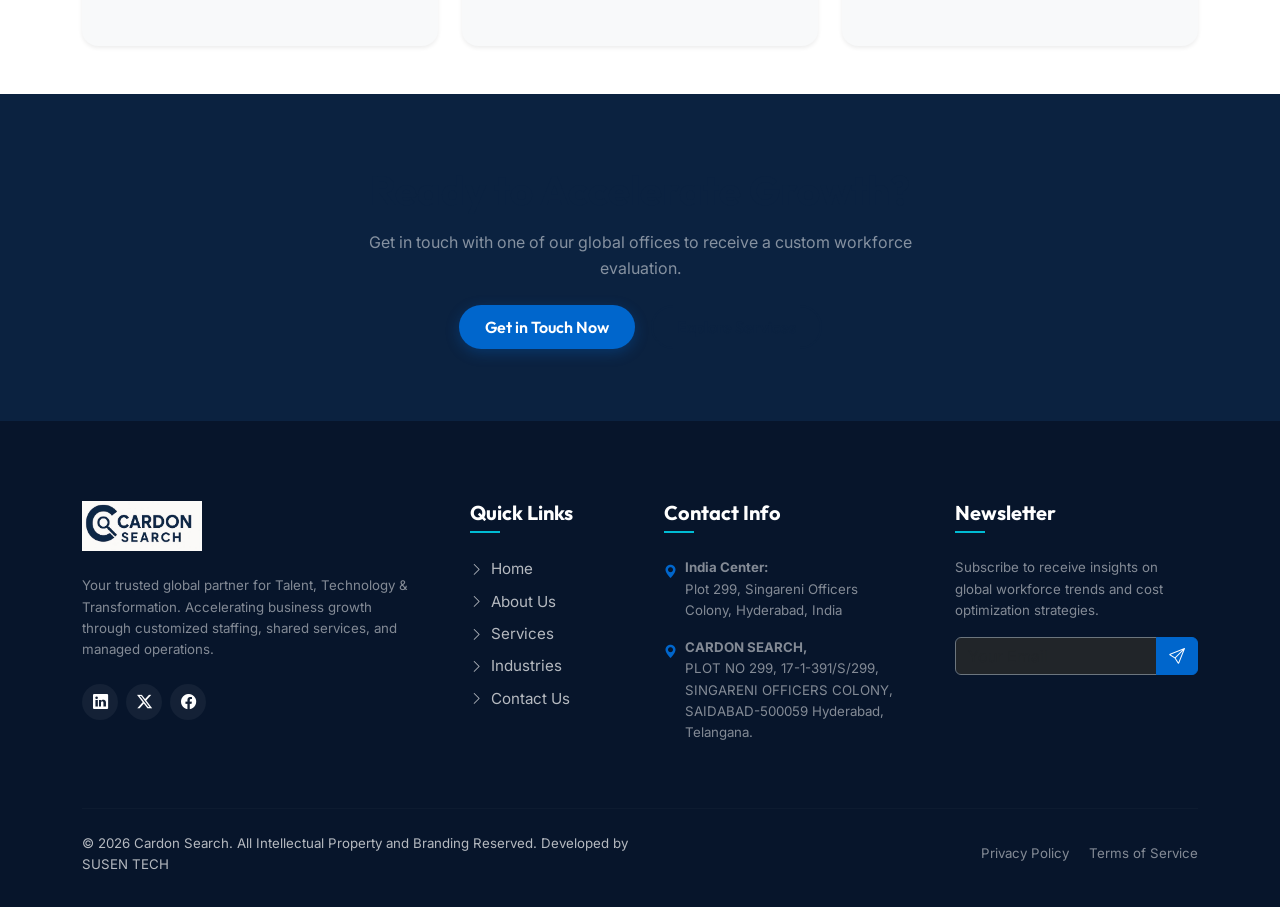
==== commit 8220dca8: "Change greeting from 'Hello' to 'Goodbye'" ====
--- a/cardonsearch/about.html
+++ b/cardonsearch/about.html
@@ -323,10 +323,7 @@
                               Hyderabad, Telangana.</span
                             >
                           </li>
-                        <li class="mb-3 d-flex align-items-start">
-                            <i class="bi bi-geo-alt-fill text-accent me-2 mt-1"></i>
-                            <span><strong>USA Office:</strong><br>332 Tacoma Pl. Ne., Renton, WA 98056</span>
-                        </li>
+                        
                     </ul>
                 </div>
                 <div class="col-lg-3 col-md-6">
